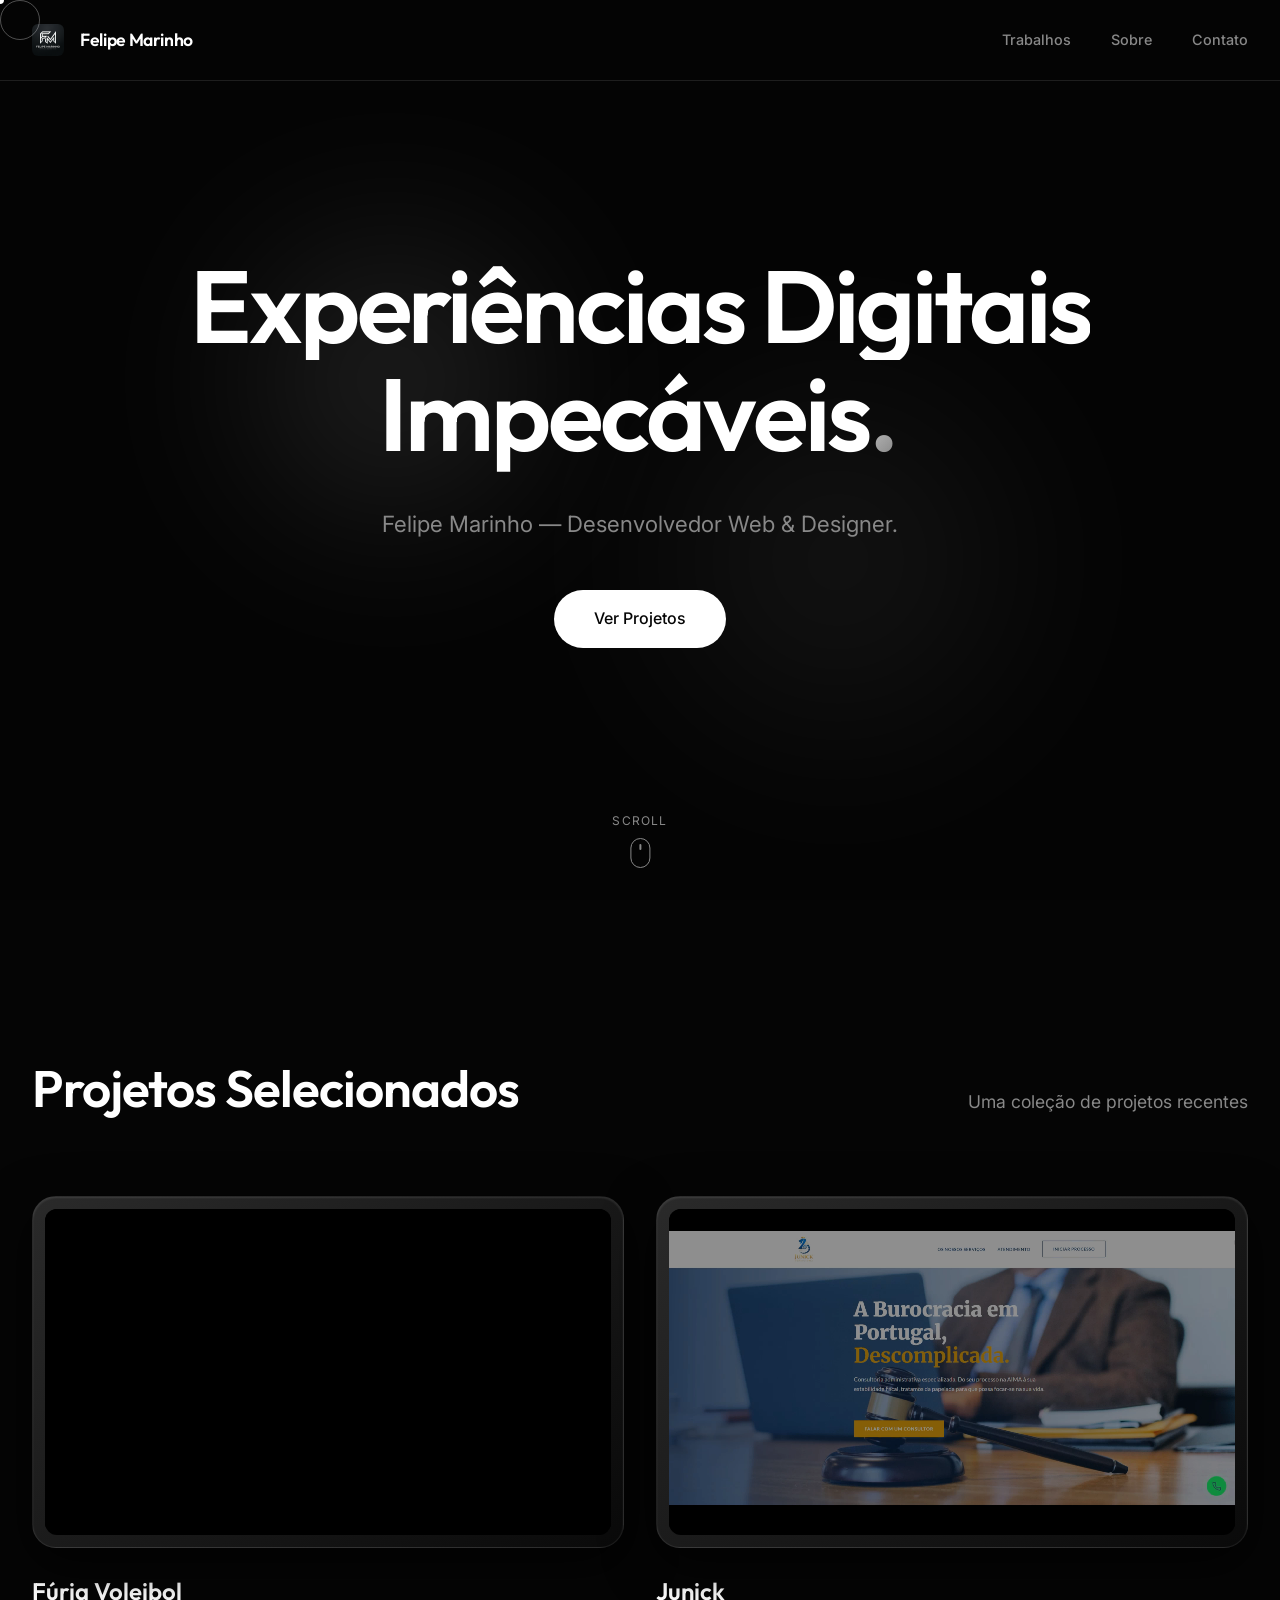
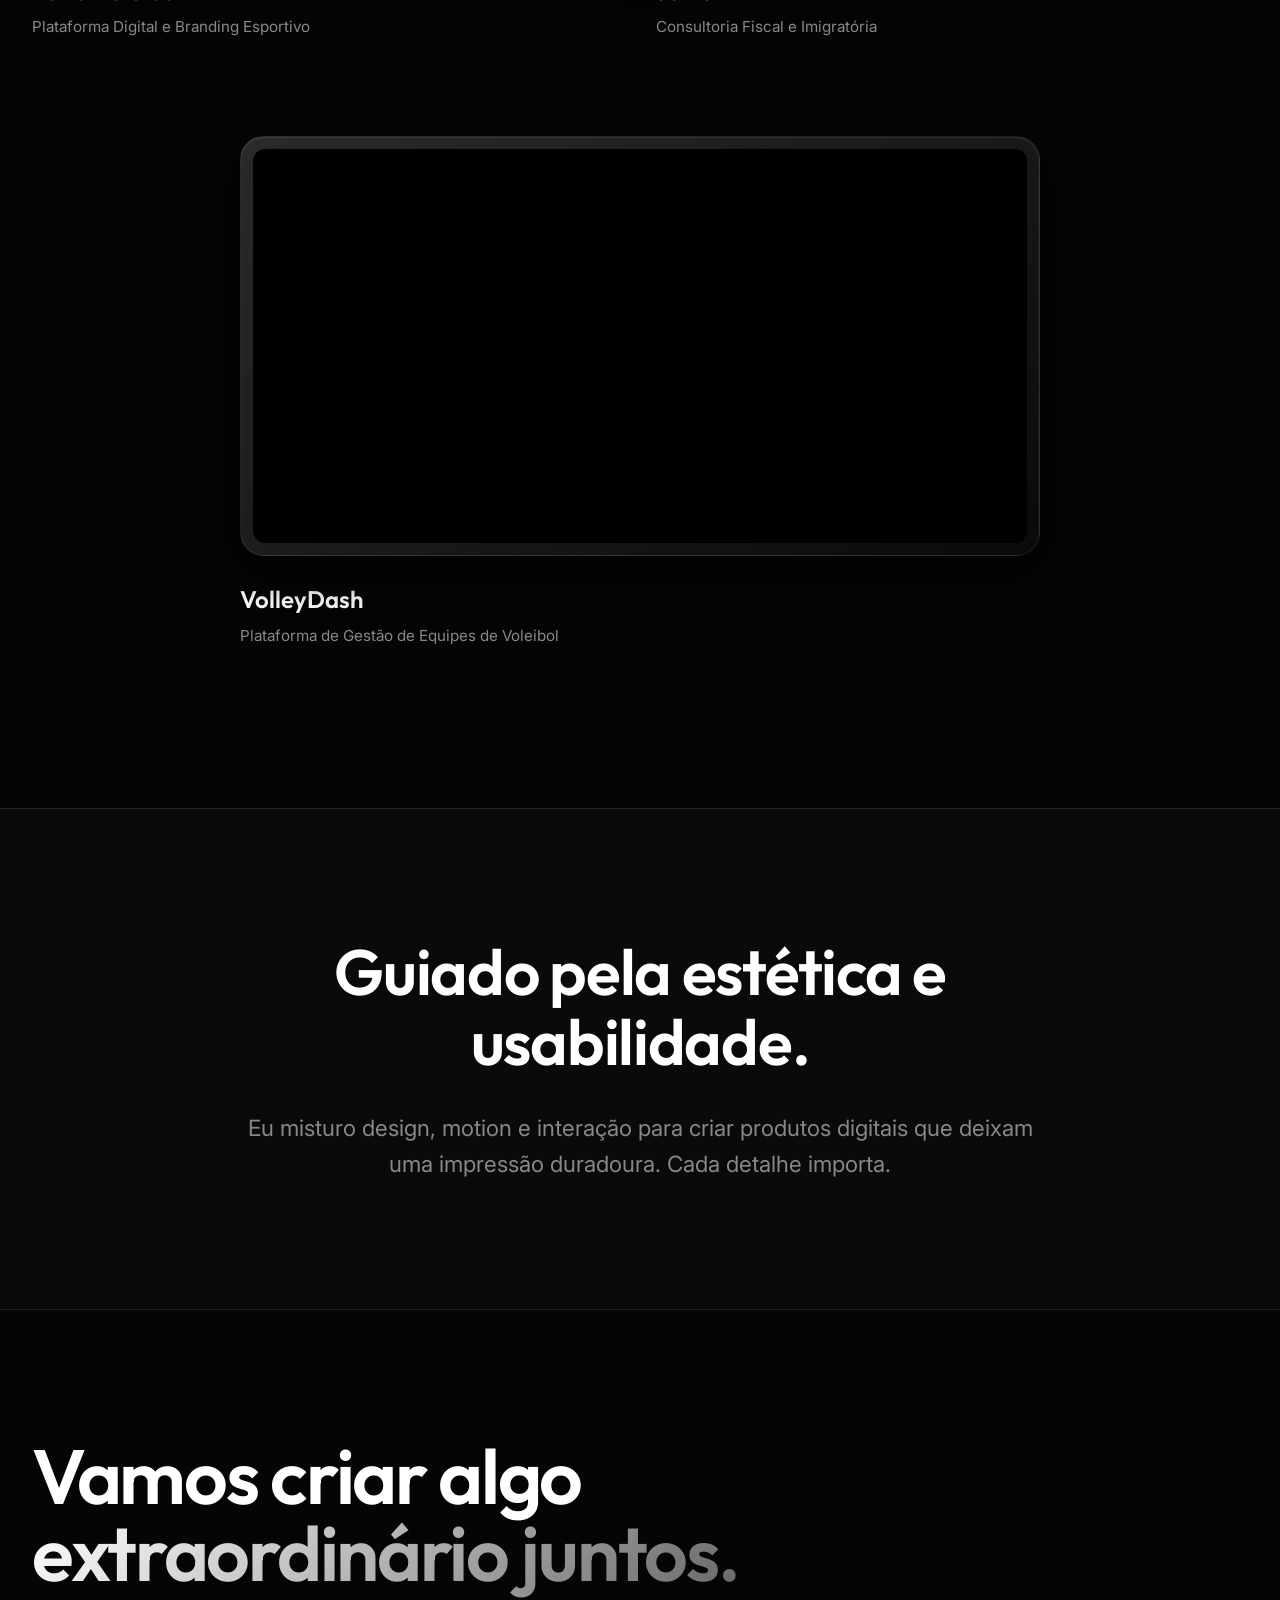
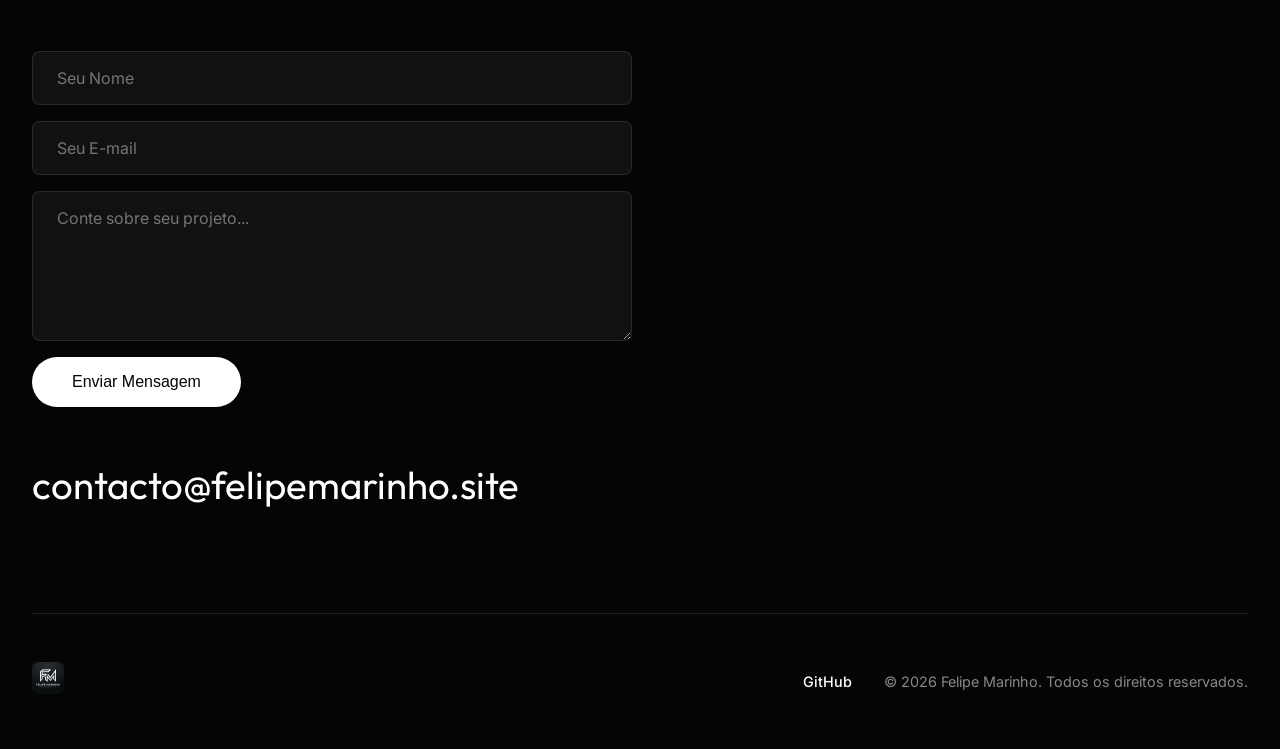
==== index.html @ 268a9f3f "first commit" ====
<!DOCTYPE html>
<html lang="pt-BR">

<head>
    <meta charset="UTF-8">
    <meta name="viewport" content="width=device-width, initial-scale=1.0">
    <title>Felipe Marinho | Portfolio</title>
    <link rel="icon" type="image/jpeg" href="public/logo.jpg">
    <link rel="preconnect" href="https://fonts.googleapis.com">
    <link rel="preconnect" href="https://fonts.gstatic.com" crossorigin>
    <link
        href="https://fonts.googleapis.com/css2?family=Outfit:wght@300;400;600;800&family=Inter:wght@400;500&display=swap"
        rel="stylesheet">
    <link rel="stylesheet" href="style.css">
</head>

<body>
    <div class="cursor"></div>
    <div class="cursor-follower"></div>

    <nav class="navbar">
        <div class="nav-container">
            <a href="#" class="logo-link">
                <img src="public/logo.jpg" alt="FM Logo" class="nav-logo">
                <span class="logo-text">Felipe Marinho</span>
            </a>
            <div class="nav-links">
                <a href="#work" class="nav-link">Trabalhos</a>
                <a href="#about" class="nav-link">Sobre</a>
                <a href="#contact" class="nav-link">Contato</a>
            </div>
        </div>
    </nav>

    <main>
        <section class="hero" id="hero">
            <video class="hero-bg-video" src="public/videos/particles.mp4" autoplay loop muted playsinline></video>
            <div class="hero-overlay"></div>
            <div class="hero-glow glow-1"></div>
            <div class="hero-glow glow-2"></div>
            <div class="hero-content">
                <h1 class="hero-title">
                    <span class="title-line animate-up"></span>
                    <span class="title-line animate-up delay-1">Experiências Digitais</span>
                    <span class="title-line animate-up delay-2">Impecáveis<span class="gradient-text">.</span></span>
                </h1>
                <p class="hero-subtitle animate-up delay-3">Felipe Marinho — Desenvolvedor Web & Designer.</p>
                <div class="hero-cta animate-up delay-4">
                    <a href="#work" class="btn btn-primary">Ver Projetos</a>
                </div>
            </div>
            <div class="scroll-indicator animate-fade-in delay-5">
                <span>Scroll</span>
                <div class="mouse">
                    <div class="wheel"></div>
                </div>
            </div>
        </section>

        <section class="work" id="work">
            <div class="section-header fade-up">
                <h2>Projetos Selecionados</h2>
                <p>Uma coleção de projetos recentes</p>
            </div>

            <div class="projects-grid">
                <!-- Project 1 -->
                <div class="project-card fade-up">
                    <div class="project-video-wrapper">
                        <div class="project-video-inner">
                            <video class="project-video" src="public/videos/furiavoleibol.webm" autoplay loop muted
                                playsinline></video>
                        </div>
                    </div>
                    <div class="project-info">
                        <h3>Fúria Voleibol</h3>
                        <p>Plataforma Digital e Branding Esportivo</p>
                    </div>
                </div>

                <!-- Project 2 -->
                <div class="project-card fade-up">
                    <div class="project-video-wrapper">
                        <div class="project-video-inner">
                            <video class="project-video" src="public/videos/junick.webm" autoplay loop muted
                                playsinline></video>
                        </div>
                    </div>
                    <div class="project-info">
                        <h3>Junick</h3>
                        <p>Consultoria Fiscal e Imigratória</p>
                    </div>
                </div>

                <!-- Project 3 -->
                <div class="project-card fade-up">
                    <div class="project-video-wrapper">
                        <div class="project-video-inner">
                            <video class="project-video" src="public/videos/volleydash.webm" autoplay loop muted
                                playsinline></video>
                        </div>
                    </div>
                    <div class="project-info">
                        <h3>VolleyDash</h3>
                        <p>Plataforma de Gestão de Equipes de Voleibol</p>
                    </div>
                </div>
            </div>
        </section>

        <section class="about" id="about">
            <div class="about-container fade-up">
                <div class="about-text">
                    <h2>Guiado pela estética e usabilidade.</h2>
                    <p>Eu misturo design, motion e interação para criar produtos digitais que deixam uma impressão
                        duradoura. Cada detalhe importa.</p>
                </div>
            </div>
        </section>
    </main>

    <footer id="contact" class="footer fade-up">
        <div class="footer-content">
            <h2>Vamos criar algo <span class="gradient-text">extraordinário juntos.</span></h2>

            <form name="contact" method="POST" data-netlify="true" action="/sucesso.html" class="contact-form fade-up">
                <input type="text" name="name" placeholder="Seu Nome" required>
                <input type="email" name="email" placeholder="Seu E-mail" required>
                <textarea name="message" placeholder="Conte sobre seu projeto..." required></textarea>
                <button type="submit" class="btn btn-primary">Enviar Mensagem</button>
            </form>

            <a href="mailto:contacto@felipemarinho.site" class="contact-email">contacto@felipemarinho.site</a>

            <div class="footer-bottom">
                <div class="footer-logo">
                    <img src="public/logo.jpg" alt="FM Logo" class="nav-logo">
                </div>
                <div class="socials">
                    <a href="https://github.com/felpsmarinho?tab=repositories" target="_blank">GitHub</a>
                </div>
                <p>&copy; 2026 Felipe Marinho. Todos os direitos reservados.</p>
            </div>
        </div>
    </footer>

    <script src="script.js"></script>
</body>

</html>
---- style.css ----
:root {
    --bg-color: #050505;
    --text-primary: #ffffff;
    --text-secondary: #888888;
    --accent: #ffffff;
    --nav-bg: rgba(5, 5, 5, 0.6);
    --border-color: rgba(255, 255, 255, 0.1);
    
    --font-heading: 'Outfit', sans-serif;
    --font-body: 'Inter', sans-serif;
    
    --ease-out-expo: cubic-bezier(0.16, 1, 0.3, 1);
    --ease-in-out: cubic-bezier(0.65, 0, 0.35, 1);
}

* {
    margin: 0;
    padding: 0;
    box-sizing: border-box;
}

html {
    scroll-behavior: smooth;
    background-color: var(--bg-color);
}

body {
    font-family: var(--font-body);
    color: var(--text-primary);
    background-color: var(--bg-color);
    line-height: 1.6;
    overflow-x: hidden;
    cursor: none; /* Custom cursor */
}

/* Custom Cursor */
.cursor {
    position: fixed;
    top: 0;
    left: 0;
    width: 8px;
    height: 8px;
    background: var(--accent);
    border-radius: 50%;
    transform: translate(-50%, -50%);
    pointer-events: none;
    z-index: 9999;
    transition: width 0.3s, height 0.3s, background-color 0.3s;
}

.cursor-follower {
    position: fixed;
    top: 0;
    left: 0;
    width: 40px;
    height: 40px;
    border: 1px solid rgba(255, 255, 255, 0.3);
    border-radius: 50%;
    transform: translate(-50%, -50%);
    pointer-events: none;
    z-index: 9998;
    transition: transform 0.1s var(--ease-out-expo), width 0.3s, height 0.3s, border-color 0.3s;
}

.cursor.hovered {
    width: 60px;
    height: 60px;
    background: rgba(255,255,255,0.1);
    mix-blend-mode: difference;
}
.cursor-follower.hovered {
    opacity: 0;
}

/* Typography */
h1, h2, h3, h4 {
    font-family: var(--font-heading);
    font-weight: 600;
}

.gradient-text {
    background: linear-gradient(135deg, #fff 0%, #666 100%);
    -webkit-background-clip: text;
    -webkit-text-fill-color: transparent;
    display: inline-block;
    padding-bottom: 0.15em;
    padding-right: 0.05em;
}

/* Navbar */
.navbar {
    position: fixed;
    top: 0;
    left: 0;
    width: 100%;
    padding: 1.5rem 0;
    z-index: 1000;
    background: var(--nav-bg);
    backdrop-filter: blur(12px);
    -webkit-backdrop-filter: blur(12px);
    border-bottom: 1px solid var(--border-color);
    transition: transform 0.4s var(--ease-out-expo);
}

.navbar.hidden {
    transform: translateY(-100%);
}

.nav-container {
    max-width: 1400px;
    margin: 0 auto;
    padding: 0 2rem;
    display: flex;
    justify-content: space-between;
    align-items: center;
}

.logo-link {
    display: flex;
    align-items: center;
    gap: 1rem;
    text-decoration: none;
    color: var(--text-primary);
}

.nav-logo {
    width: 32px;
    height: 32px;
    border-radius: 6px;
    object-fit: cover;
}

.logo-text {
    font-family: var(--font-heading);
    font-weight: 600;
    font-size: 1.1rem;
    letter-spacing: -0.02em;
}

.nav-links {
    display: flex;
    gap: 2.5rem;
}

.nav-link {
    color: var(--text-secondary);
    text-decoration: none;
    font-size: 0.9rem;
    font-weight: 500;
    transition: color 0.3s ease;
    position: relative;
}

.nav-link:hover {
    color: var(--text-primary);
}

/* Hero Section */
.hero {
    height: 100vh;
    display: flex;
    flex-direction: column;
    justify-content: center;
    align-items: center;
    padding: 0 2rem;
    position: relative;
    width: 100%;
    overflow: hidden;
}

.hero-bg-video {
    position: absolute;
    top: 0;
    left: 0;
    width: 100%;
    height: 100%;
    object-fit: cover;
    z-index: 0;
    pointer-events: none;
}

.hero-overlay {
    position: absolute;
    inset: 0;
    background: rgba(5, 5, 5, 0.7);
    z-index: 0;
    pointer-events: none;
}

.hero-glow {
    position: absolute;
    border-radius: 50%;
    filter: blur(80px);
    z-index: 1;
    opacity: 0.15;
    animation: float 10s ease-in-out infinite alternate;
}

.glow-1 {
    width: 400px;
    height: 400px;
    background: radial-gradient(circle, #ffffff 0%, rgba(255,255,255,0) 70%);
    top: 20%;
    left: 15%;
}

.glow-2 {
    width: 500px;
    height: 500px;
    background: radial-gradient(circle, #888888 0%, rgba(136,136,136,0) 70%);
    bottom: 10%;
    right: 15%;
    animation-delay: -5s;
}

@keyframes float {
    0% { transform: translate(0, 0) scale(1); }
    100% { transform: translate(30px, -50px) scale(1.1); }
}

.hero-content {
    text-align: center;
    max-width: 1000px;
    z-index: 2;
}

.hero-title {
    font-size: clamp(3rem, 8vw, 6.5rem);
    line-height: 1.05;
    letter-spacing: -0.03em;
    margin-bottom: 1.5rem;
    display: flex;
    flex-direction: column;
}

.title-line {
    overflow: hidden;
    display: block;
}

.hero-subtitle {
    font-size: clamp(1.1rem, 2vw, 1.4rem);
    color: var(--text-secondary);
    margin-bottom: 3rem;
    max-width: 600px;
    margin-inline: auto;
}

.btn {
    display: inline-flex;
    align-items: center;
    justify-content: center;
    padding: 1rem 2.5rem;
    border-radius: 100px;
    text-decoration: none;
    font-weight: 500;
    font-size: 1rem;
    transition: all 0.4s var(--ease-out-expo);
    position: relative;
    overflow: hidden;
}

.btn-primary {
    background: var(--text-primary);
    color: var(--bg-color);
}

.btn-primary:hover {
    transform: scale(1.05);
    box-shadow: 0 10px 30px rgba(255, 255, 255, 0.15);
}

.scroll-indicator {
    position: absolute;
    bottom: 2rem;
    left: 50%;
    transform: translateX(-50%);
    display: flex;
    flex-direction: column;
    align-items: center;
    gap: 0.5rem;
    font-size: 0.75rem;
    color: var(--text-secondary);
    text-transform: uppercase;
    letter-spacing: 0.1em;
}

.mouse {
    width: 20px;
    height: 30px;
    border: 1px solid var(--text-secondary);
    border-radius: 10px;
    display: flex;
    justify-content: center;
    padding-top: 5px;
}

.wheel {
    width: 2px;
    height: 6px;
    background: var(--text-secondary);
    border-radius: 2px;
    animation: scroll 1.5s infinite;
}

@keyframes scroll {
    0% { transform: translateY(0); opacity: 1; }
    100% { transform: translateY(10px); opacity: 0; }
}

/* Work Section */
.work {
    padding: 10rem 2rem;
    max-width: 1400px;
    margin: 0 auto;
}

.section-header {
    margin-bottom: 5rem;
    display: flex;
    justify-content: space-between;
    align-items: flex-end;
}

.section-header h2 {
    font-size: clamp(2rem, 4vw, 3.5rem);
    line-height: 1.1;
    letter-spacing: -0.02em;
}

.section-header p {
    color: var(--text-secondary);
    font-size: 1.1rem;
}

.projects-grid {
    display: grid;
    grid-template-columns: repeat(12, 1fr);
    gap: 2rem;
    row-gap: 6rem;
}

.project-card {
    grid-column: span 12;
    position: relative;
}

@media (min-width: 768px) {
    .project-card:nth-child(even) {
        grid-column: 7 / -1;
    }
    .project-card:nth-child(odd) {
        grid-column: 1 / 7;
    }
    .project-card:nth-child(3) {
        grid-column: 3 / 11; /* Center large card for variety */
    }
}

.project-video-wrapper {
    position: relative;
    border-radius: 24px;
    overflow: hidden;
    background: linear-gradient(145deg, #2a2a2a, #0a0a0a);
    padding: 12px;
    box-shadow: 0 15px 50px rgba(0,0,0,0.8), inset 0 1px 2px rgba(255,255,255,0.1);
    border: 1px solid rgba(255,255,255,0.08);
    transition: transform 0.6s var(--ease-out-expo), box-shadow 0.6s var(--ease-out-expo), border-color 0.6s ease;
}

.project-video-inner {
    border-radius: 12px;
    overflow: hidden;
    width: 100%;
    height: 100%;
    position: relative;
    background: #000;
}

.project-video {
    width: 100%;
    height: 100%;
    object-fit: cover;
    transition: transform 0.8s var(--ease-out-expo);
}

.project-card:hover .project-video-wrapper {
    transform: scale(0.98);
    box-shadow: 0 25px 60px rgba(0,0,0,1), inset 0 1px 3px rgba(255,255,255,0.2);
    border-color: rgba(255,255,255,0.2);
}

.project-card:hover .project-video {
    transform: scale(1.05);
}

.project-info {
    margin-top: 1.5rem;
}

.project-info h3 {
    font-size: 1.5rem;
    margin-bottom: 0.3rem;
}

.project-info p {
    color: var(--text-secondary);
    font-size: 0.95rem;
}

/* About Section */
.about {
    padding: 8rem 2rem;
    background: #0a0a0a;
    border-top: 1px solid var(--border-color);
    border-bottom: 1px solid var(--border-color);
}

.about-container {
    max-width: 1400px;
    margin: 0 auto;
    display: flex;
    justify-content: center;
    text-align: center;
}

.about-text {
    max-width: 800px;
}

.about-text h2 {
    font-size: clamp(2rem, 5vw, 4rem);
    line-height: 1.1;
    margin-bottom: 2rem;
    letter-spacing: -0.02em;
}

.about-text p {
    font-size: clamp(1.1rem, 2vw, 1.4rem);
    color: var(--text-secondary);
}

/* Footer */
.footer {
    padding: 8rem 2rem 3rem;
    max-width: 1400px;
    margin: 0 auto;
}

.footer-content h2 {
    font-size: clamp(3rem, 6vw, 5rem);
    margin-bottom: 1rem;
    line-height: 1;
    letter-spacing: -0.03em;
}

.contact-email {
    font-size: clamp(1.5rem, 3vw, 2.5rem);
    color: var(--text-primary);
    text-decoration: none;
    display: inline-block;
    margin-bottom: 6rem;
    font-family: var(--font-heading);
    position: relative;
}

.contact-email::after {
    content: '';
    position: absolute;
    bottom: -5px;
    left: 0;
    width: 100%;
    height: 2px;
    background: var(--text-primary);
    transform: scaleX(0);
    transform-origin: right;
    transition: transform 0.6s var(--ease-out-expo);
}

.contact-email:hover::after {
    transform: scaleX(1);
    transform-origin: left;
}

.footer-bottom {
    display: flex;
    justify-content: flex-end;
    align-items: center;
    border-top: 1px solid var(--border-color);
    padding-top: 3rem;
    flex-wrap: wrap;
    gap: 2rem;
}

.footer-logo {
    margin-right: auto;
}

.socials {
    display: flex;
    gap: 2rem;
}

.socials a {
    color: var(--text-primary);
    text-decoration: none;
    font-weight: 500;
    font-size: 0.9rem;
    position: relative;
    overflow: hidden;
    display: inline-block;
}

.footer-bottom p {
    color: var(--text-secondary);
    font-size: 0.9rem;
}

/* Contact Form */
.contact-form {
    display: flex;
    flex-direction: column;
    gap: 1rem;
    max-width: 600px;
    margin: 3rem 0;
}

.contact-form input, .contact-form textarea {
    width: 100%;
    padding: 1rem 1.5rem;
    background: rgba(255, 255, 255, 0.05);
    border: 1px solid var(--border-color);
    border-radius: 8px;
    color: var(--text-primary);
    font-family: var(--font-body);
    font-size: 1rem;
    transition: all 0.3s ease;
}

.contact-form input:focus, .contact-form textarea:focus {
    outline: none;
    border-color: rgba(255, 255, 255, 0.3);
    background: rgba(255, 255, 255, 0.08);
}

.contact-form textarea {
    min-height: 150px;
    resize: vertical;
}

.contact-form .btn-primary {
    align-self: flex-start;
    cursor: pointer;
    border: none;
}

/* Animations */
.animate-up {
    opacity: 0;
    transform: translateY(40px);
    transition: opacity 0.8s var(--ease-out-expo), transform 0.8s var(--ease-out-expo);
}
.animate-up.is-visible {
    opacity: 1;
    transform: translateY(0);
}

.animate-fade-in {
    opacity: 0;
    transition: opacity 1s ease;
}
.animate-fade-in.is-visible {
    opacity: 1;
}

.fade-up {
    opacity: 0;
    transform: translateY(60px);
    transition: opacity 1s var(--ease-out-expo), transform 1s var(--ease-out-expo);
}
.fade-up.is-visible {
    opacity: 1;
    transform: translateY(0);
}

.delay-1 { transition-delay: 0.1s; }
.delay-2 { transition-delay: 0.2s; }
.delay-3 { transition-delay: 0.3s; }
.delay-4 { transition-delay: 0.4s; }
.delay-5 { transition-delay: 0.6s; }

/* Responsive adjustments */
@media (max-width: 768px) {
    .section-header {
        flex-direction: column;
        align-items: flex-start;
        gap: 1rem;
    }
    .footer-bottom {
        flex-direction: column;
        align-items: flex-start;
    }
    .cursor, .cursor-follower {
        display: none;
    }
    body {
        cursor: auto;
    }
}
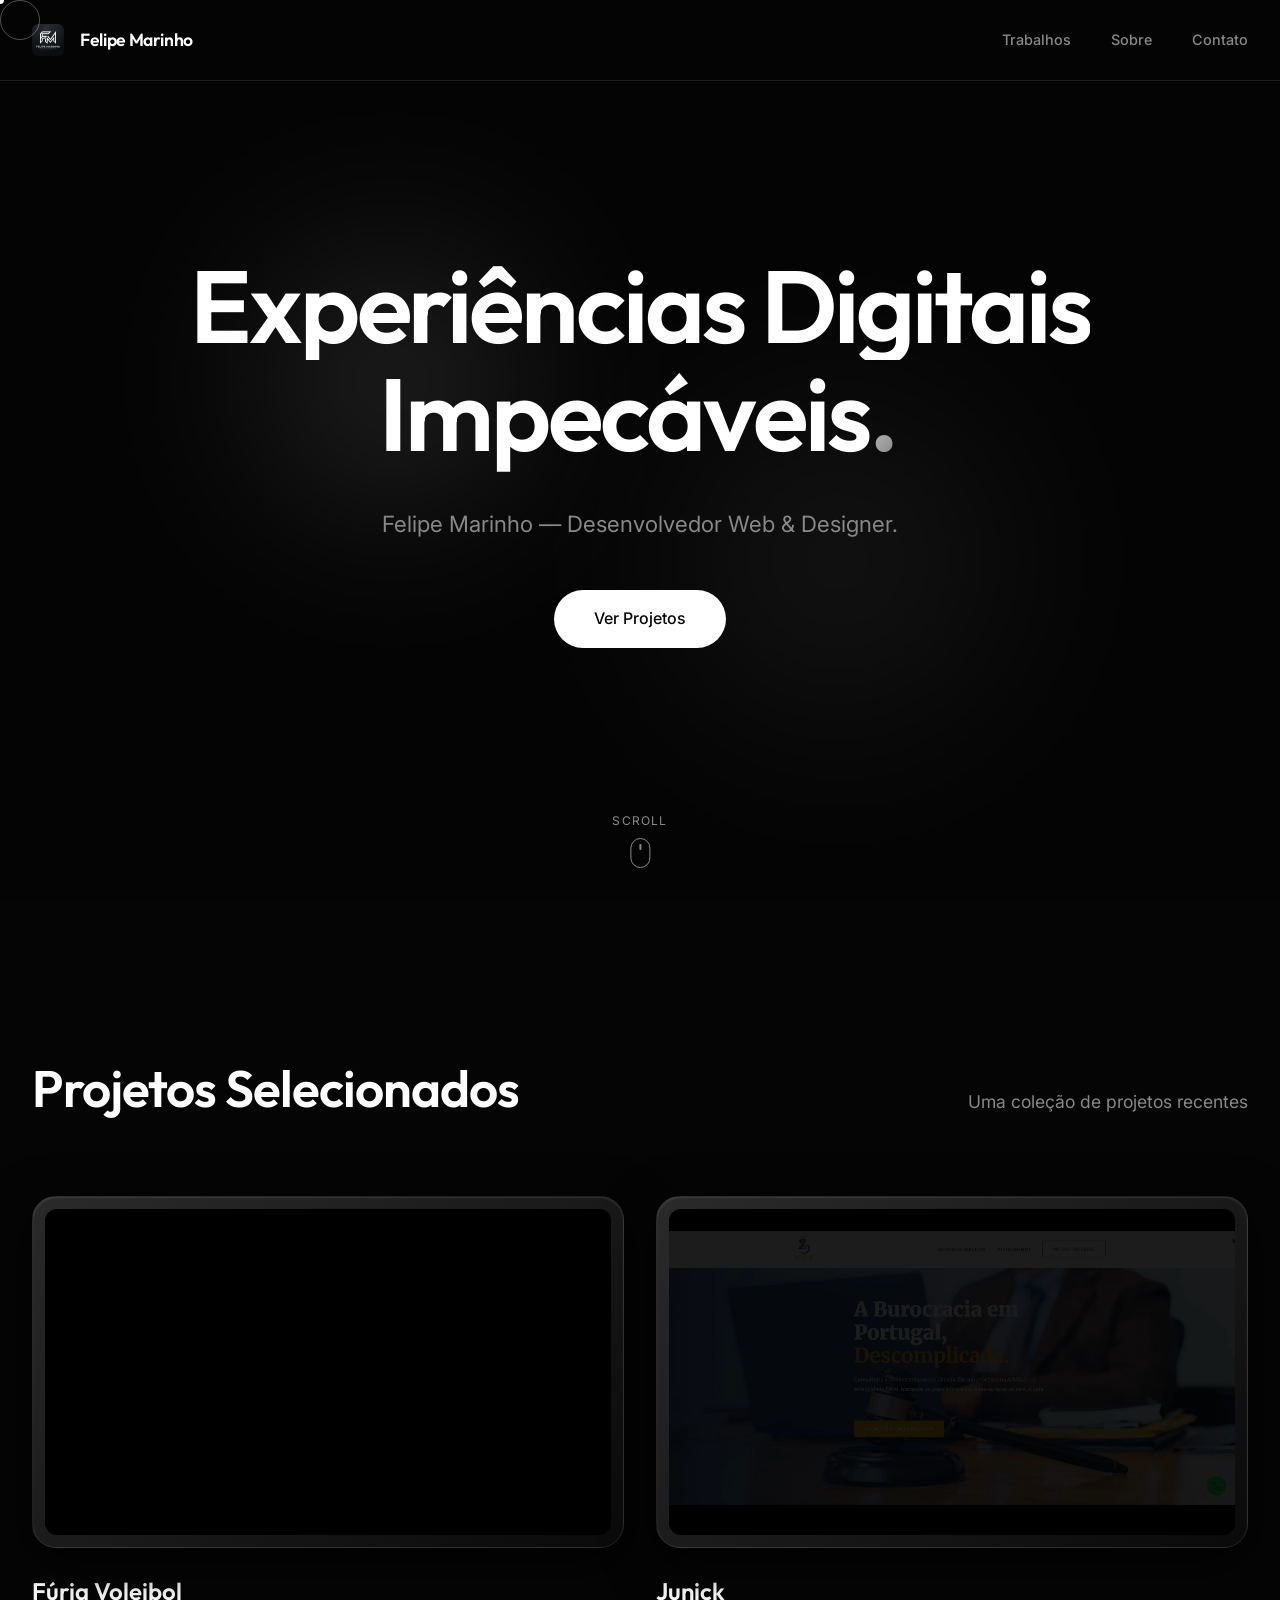
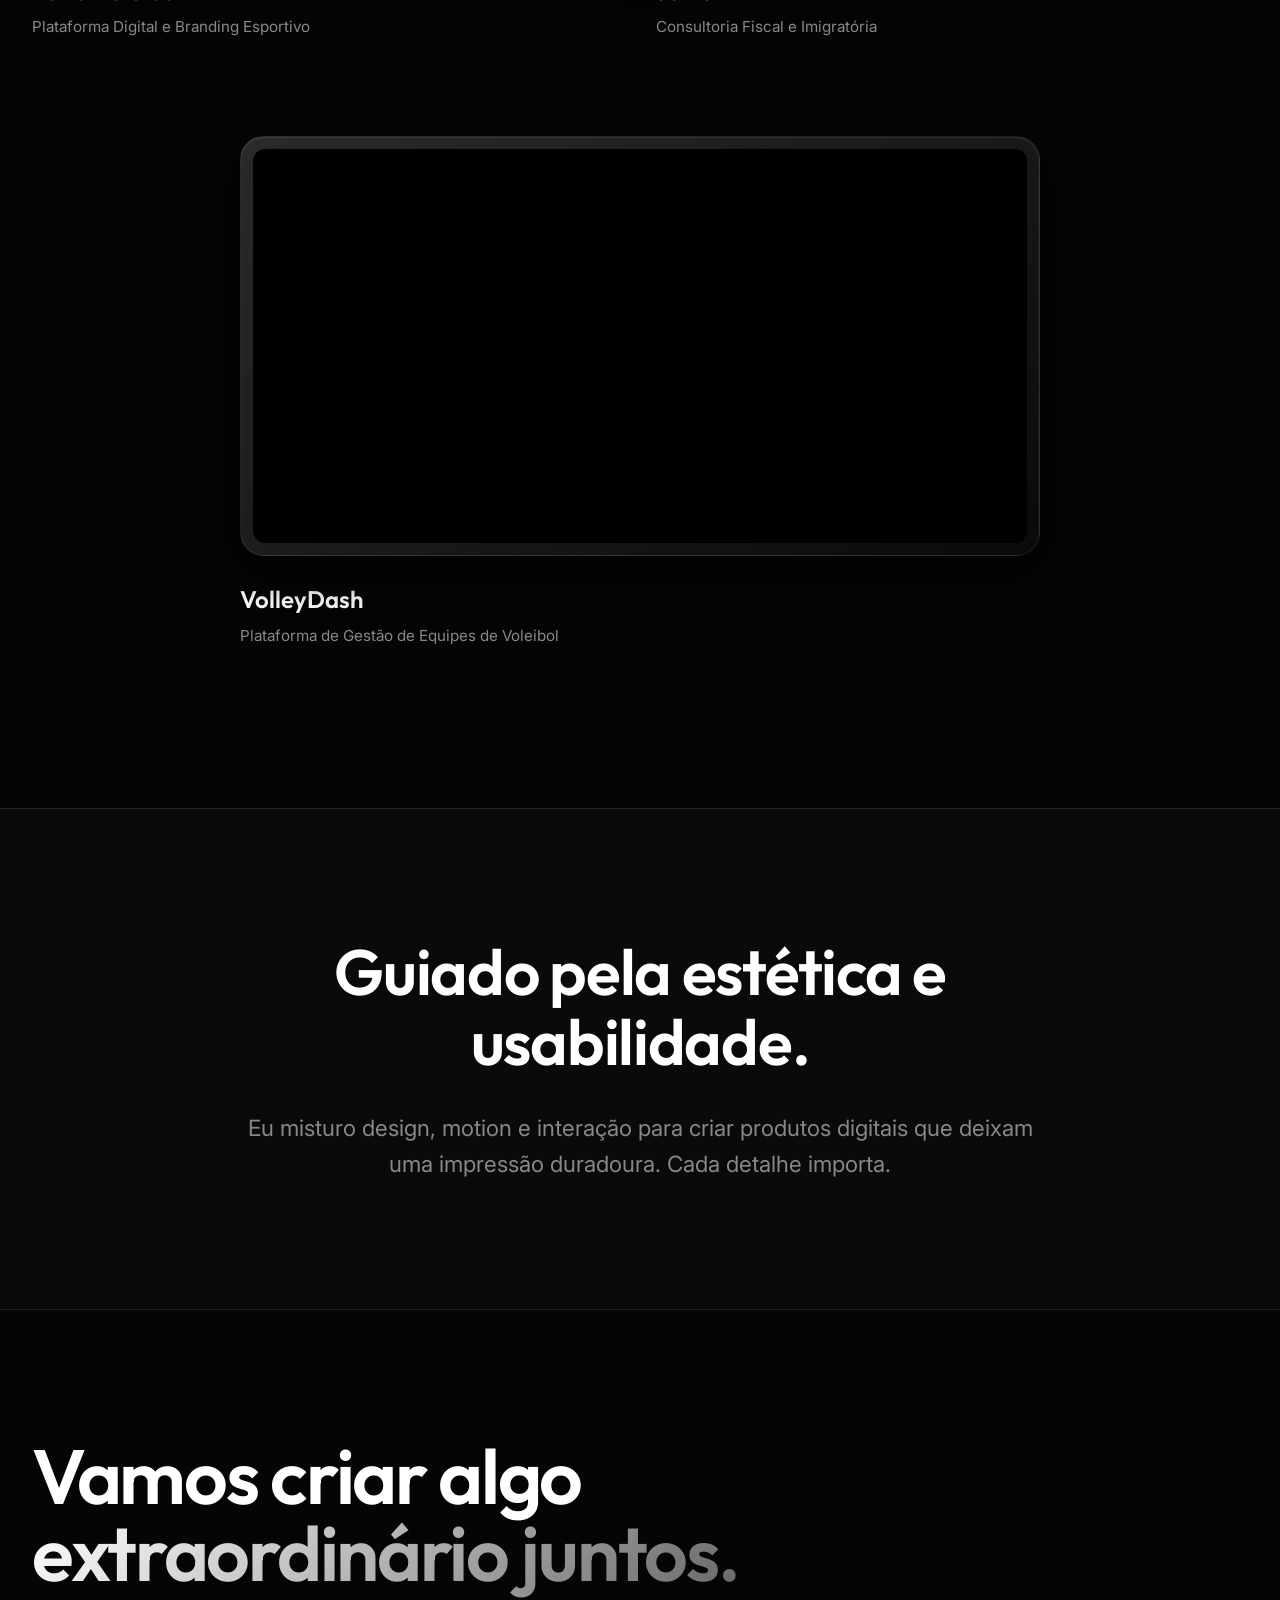
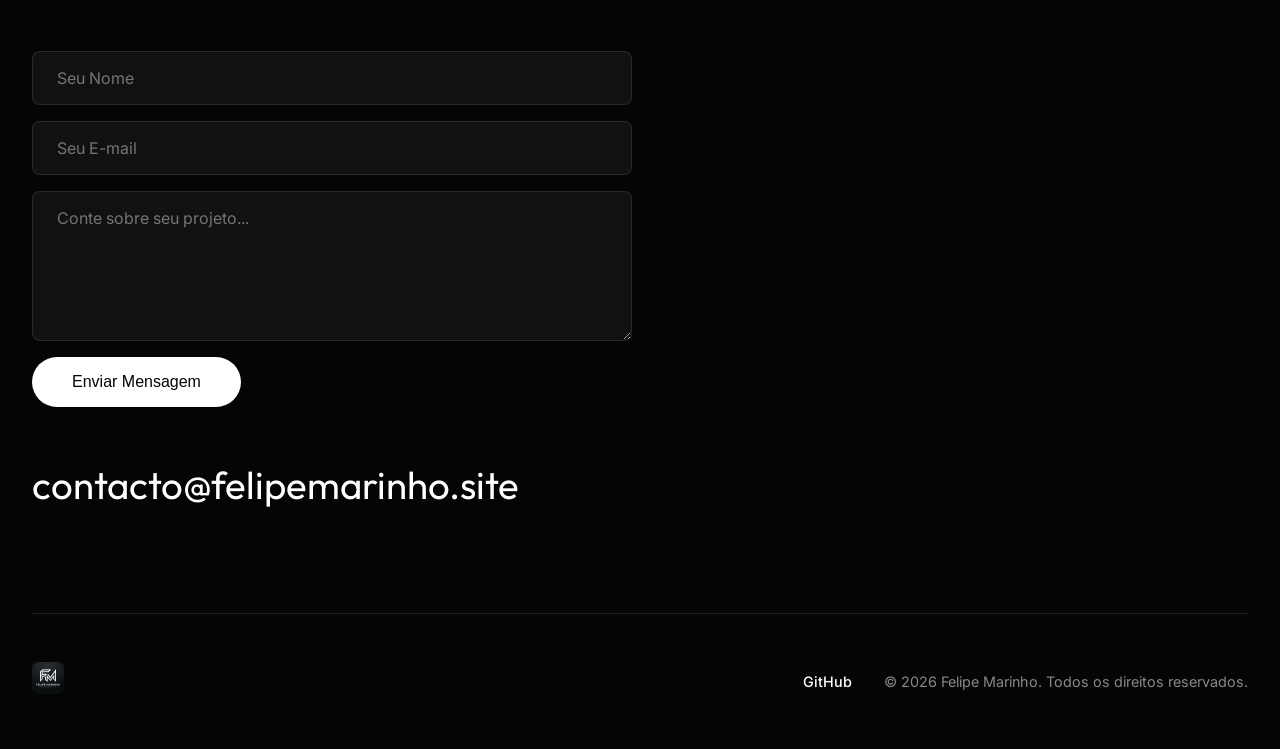
==== commit 1d84d8fb: "href for portfolio videos" ====
--- a/index.html
+++ b/index.html
@@ -66,12 +66,12 @@
             <div class="projects-grid">
                 <!-- Project 1 -->
                 <div class="project-card fade-up">
-                    <div class="project-video-wrapper">
+                    <a href="https://furiavoleibol.pt/" target="_blank" class="project-video-wrapper">
                         <div class="project-video-inner">
                             <video class="project-video" src="public/videos/furiavoleibol.webm" autoplay loop muted
                                 playsinline></video>
                         </div>
-                    </div>
+                    </a>
                     <div class="project-info">
                         <h3>Fúria Voleibol</h3>
                         <p>Plataforma Digital e Branding Esportivo</p>
@@ -80,12 +80,12 @@
 
                 <!-- Project 2 -->
                 <div class="project-card fade-up">
-                    <div class="project-video-wrapper">
+                    <a href="https://www.junickconsultoria.pt/" target="_blank" class="project-video-wrapper">
                         <div class="project-video-inner">
                             <video class="project-video" src="public/videos/junick.webm" autoplay loop muted
                                 playsinline></video>
                         </div>
-                    </div>
+                    </a>
                     <div class="project-info">
                         <h3>Junick</h3>
                         <p>Consultoria Fiscal e Imigratória</p>
@@ -94,12 +94,12 @@
 
                 <!-- Project 3 -->
                 <div class="project-card fade-up">
-                    <div class="project-video-wrapper">
+                    <a href="https://www.volleydash.online/" target="_blank" class="project-video-wrapper">
                         <div class="project-video-inner">
                             <video class="project-video" src="public/videos/volleydash.webm" autoplay loop muted
                                 playsinline></video>
                         </div>
-                    </div>
+                    </a>
                     <div class="project-info">
                         <h3>VolleyDash</h3>
                         <p>Plataforma de Gestão de Equipes de Voleibol</p>
--- a/style.css
+++ b/style.css
@@ -358,6 +358,7 @@
 }
 
 .project-video-wrapper {
+    display: block;
     position: relative;
     border-radius: 24px;
     overflow: hidden;
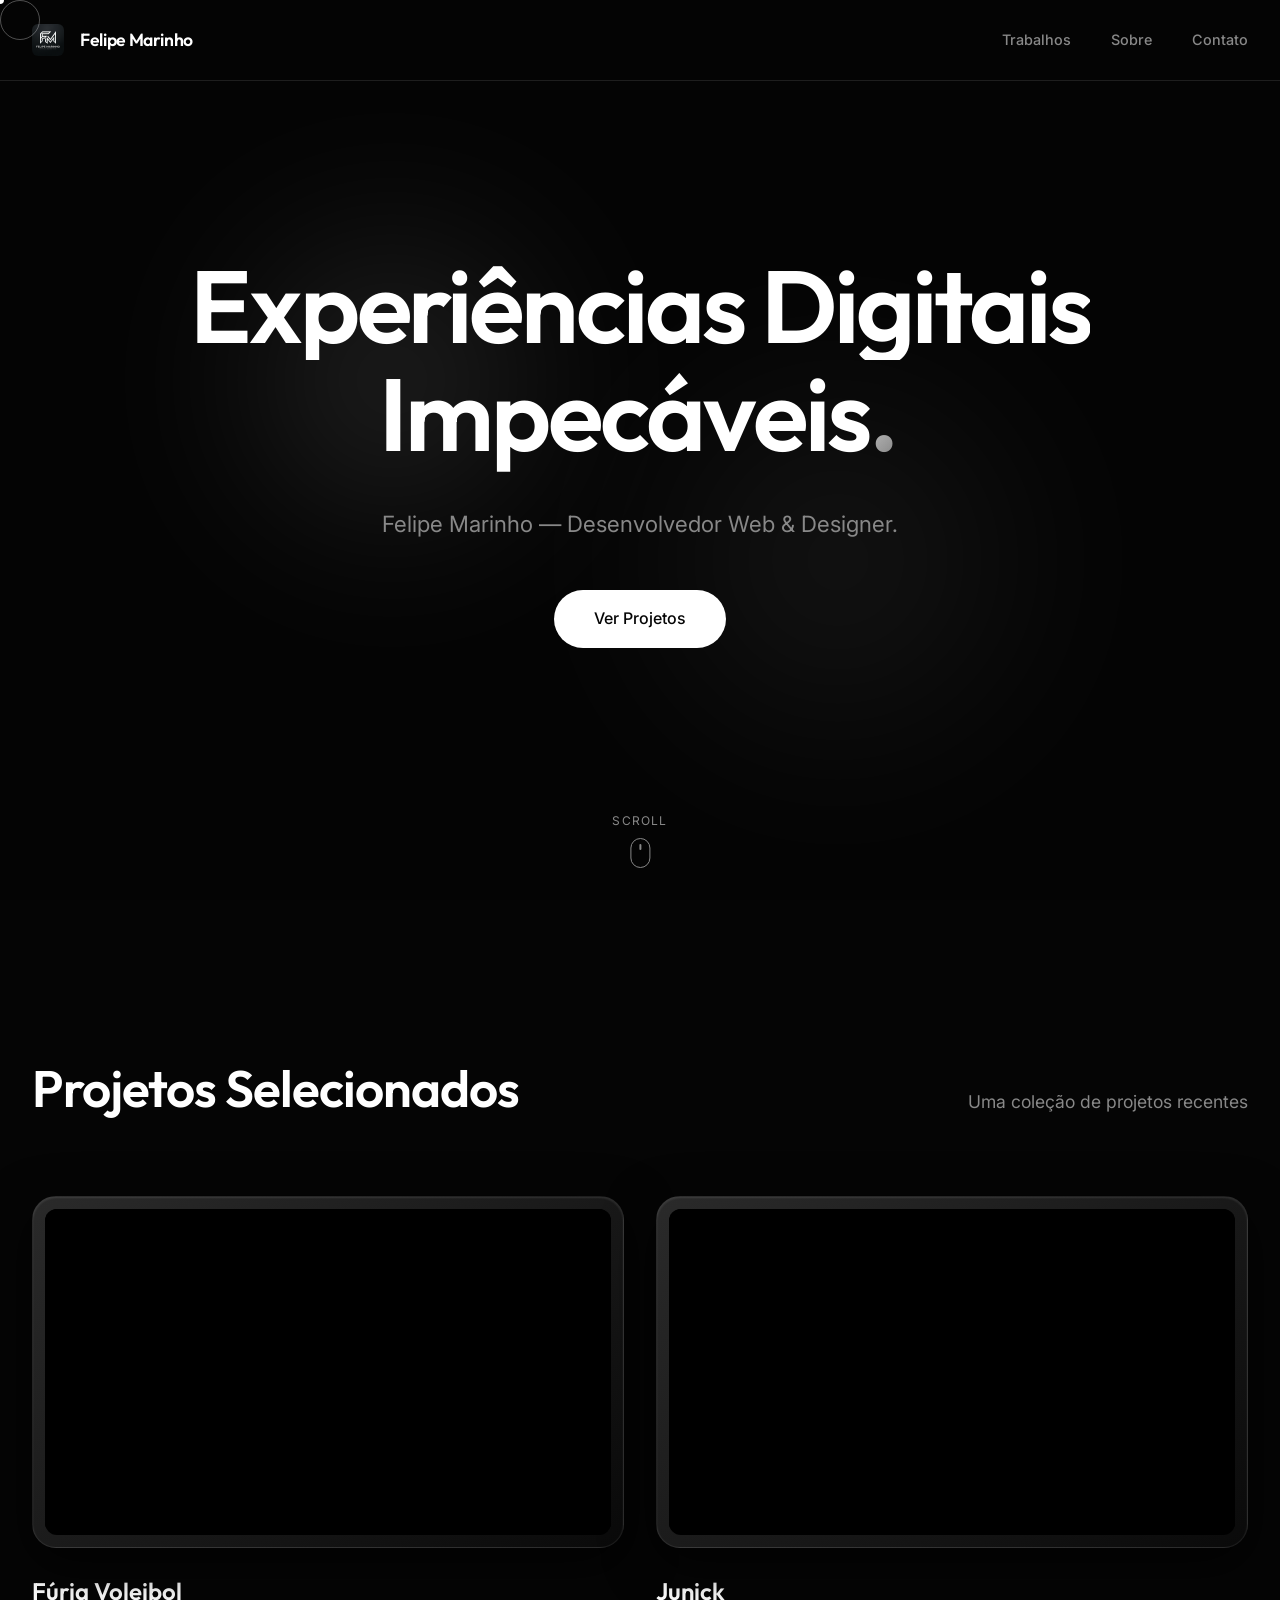
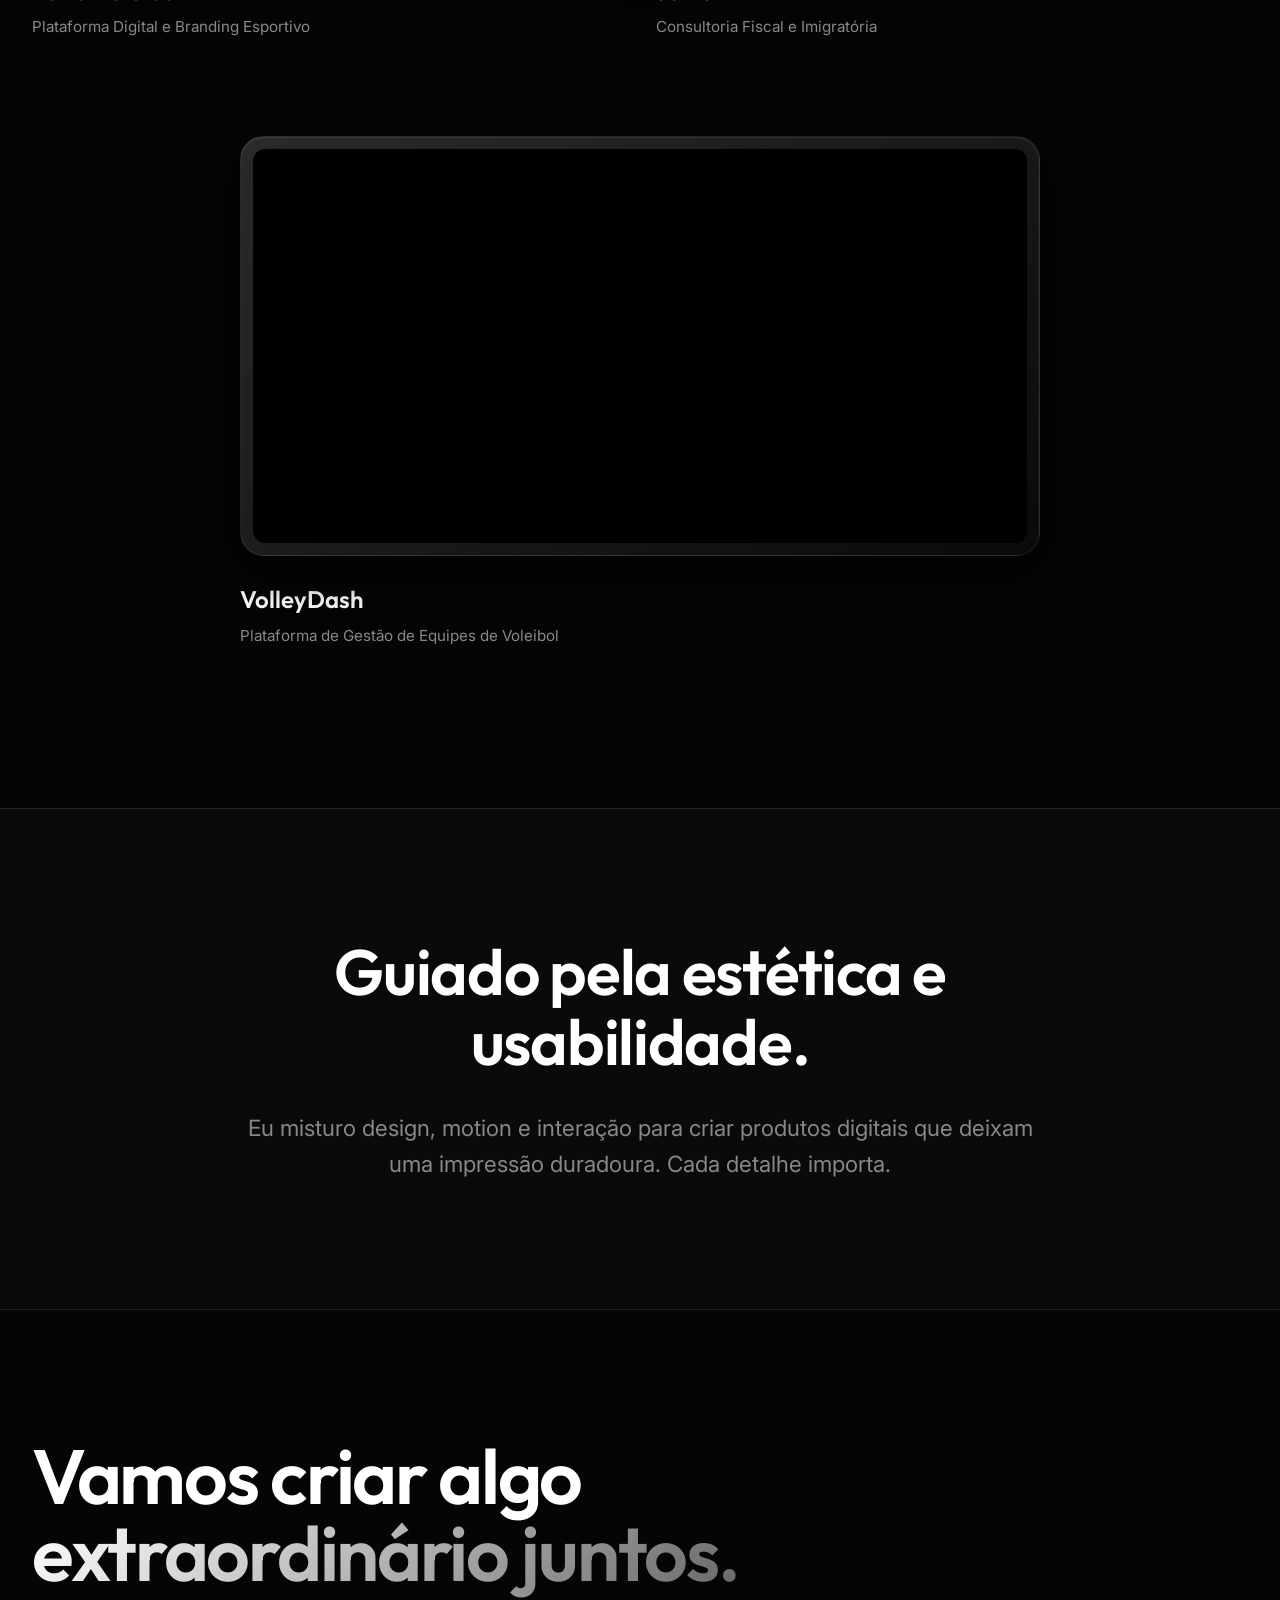
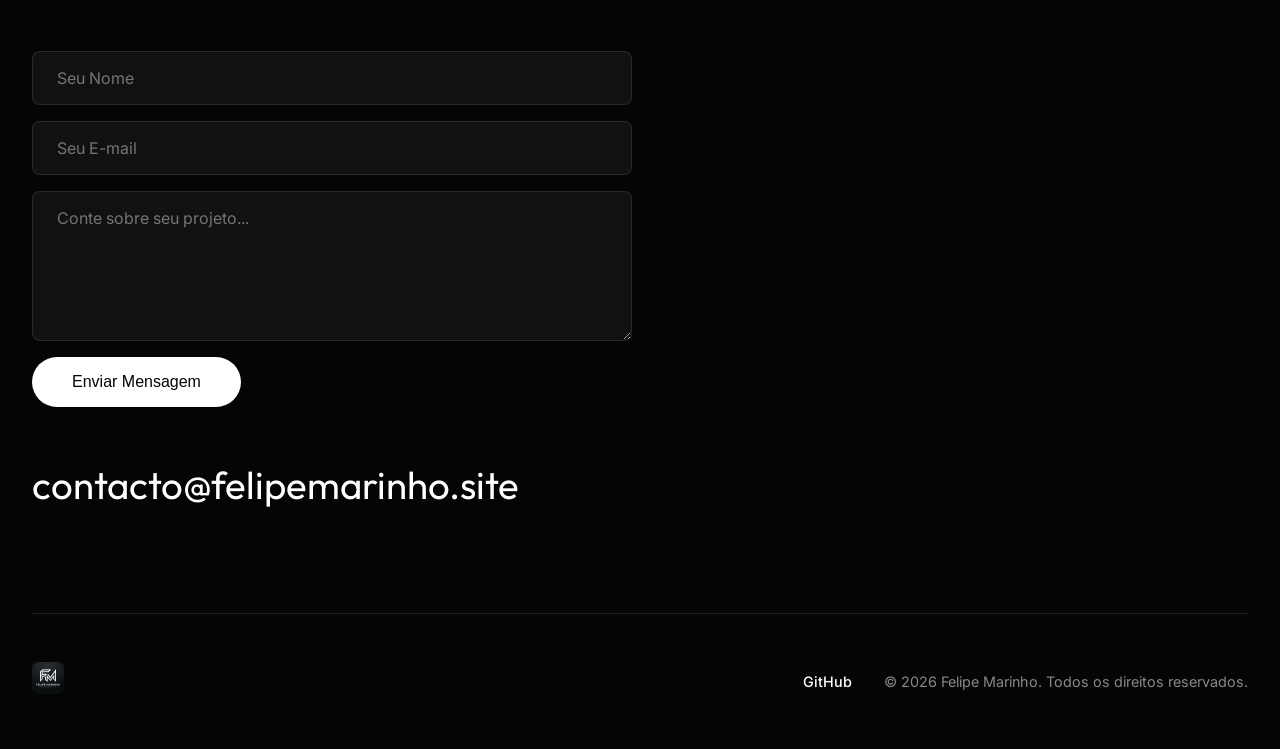
==== commit ad55d171: "toggle menu for mobile" ====
--- a/index.html
+++ b/index.html
@@ -29,6 +29,11 @@
                 <a href="#about" class="nav-link">Sobre</a>
                 <a href="#contact" class="nav-link">Contato</a>
             </div>
+            <button class="menu-toggle" aria-label="Menu">
+                <span></span>
+                <span></span>
+                <span></span>
+            </button>
         </div>
     </nav>
 
--- a/style.css
+++ b/style.css
@@ -155,6 +155,38 @@
     color: var(--text-primary);
 }
 
+.menu-toggle {
+    display: none;
+    flex-direction: column;
+    justify-content: space-between;
+    width: 28px;
+    height: 18px;
+    background: transparent;
+    border: none;
+    cursor: pointer;
+    z-index: 1001;
+}
+
+.menu-toggle span {
+    width: 100%;
+    height: 2px;
+    background: var(--text-primary);
+    transition: all 0.3s ease;
+    border-radius: 2px;
+}
+
+.menu-toggle.active span:nth-child(1) {
+    transform: translateY(8px) rotate(45deg);
+}
+
+.menu-toggle.active span:nth-child(2) {
+    opacity: 0;
+}
+
+.menu-toggle.active span:nth-child(3) {
+    transform: translateY(-8px) rotate(-45deg);
+}
+
 /* Hero Section */
 .hero {
     height: 100vh;
@@ -592,6 +624,33 @@
 
 /* Responsive adjustments */
 @media (max-width: 768px) {
+    .menu-toggle {
+        display: flex;
+    }
+    
+    .nav-links {
+        position: fixed;
+        top: 0;
+        right: -100%;
+        width: 100%;
+        height: 100vh;
+        background: rgba(5, 5, 5, 0.98);
+        flex-direction: column;
+        justify-content: center;
+        align-items: center;
+        gap: 3rem;
+        transition: right 0.5s var(--ease-out-expo);
+        z-index: 1000;
+    }
+    
+    .nav-links.active {
+        right: 0;
+    }
+    
+    .nav-link {
+        font-size: 2rem;
+    }
+
     .section-header {
         flex-direction: column;
         align-items: flex-start;
